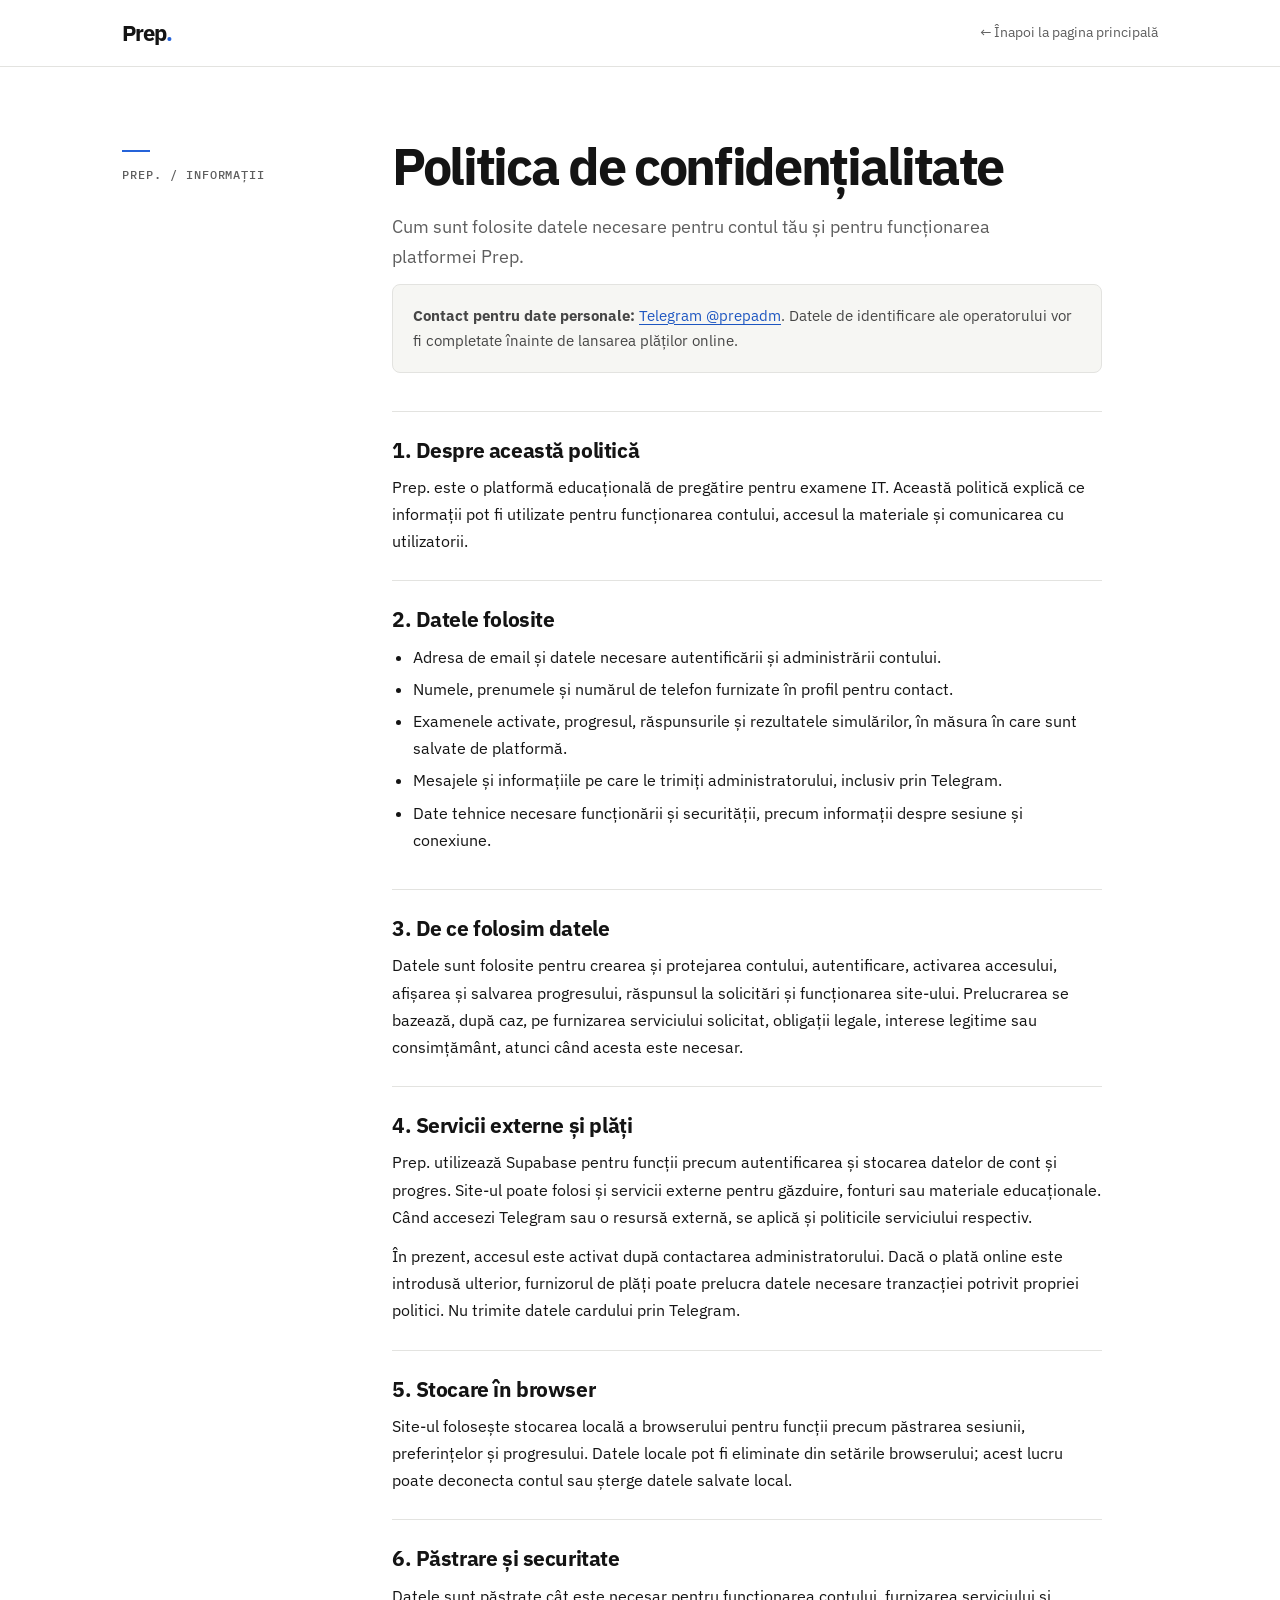
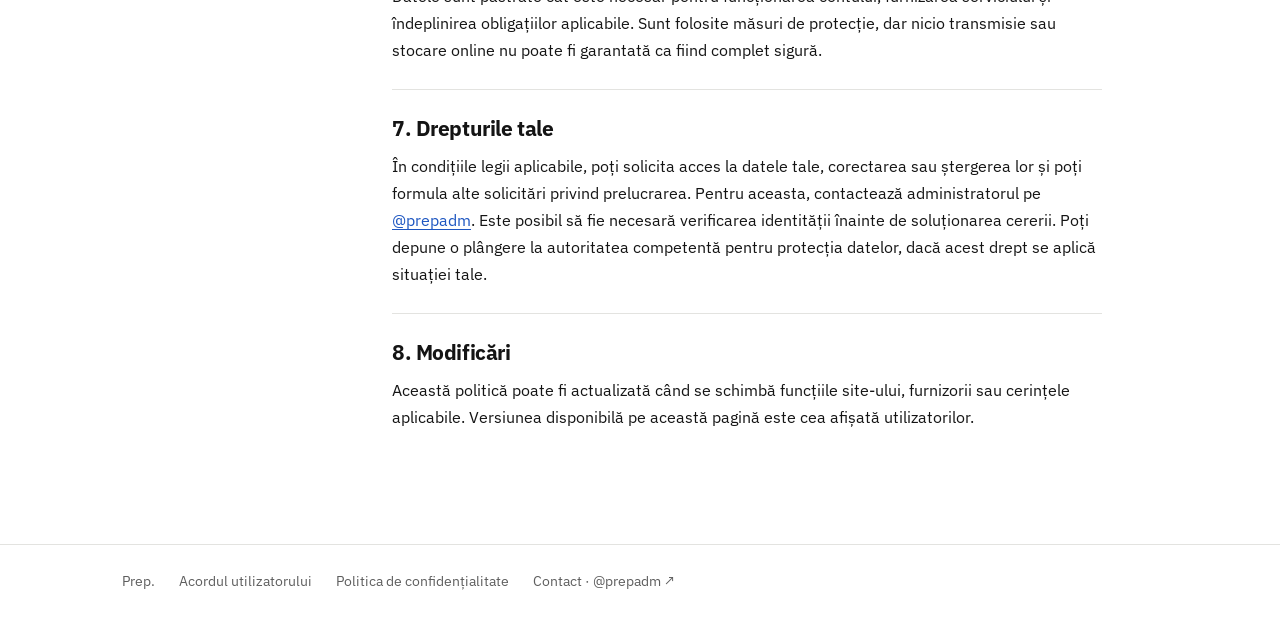
==== politica-de-confidentialitate.html @ 8d0aa80f "Add files via upload" ====
<!doctype html>
<html lang="ro">
<head>
<meta charset="utf-8">
<meta name="viewport" content="width=device-width,initial-scale=1">
<meta name="referrer" content="strict-origin-when-cross-origin">
<title>Politica de confidențialitate | Prep.</title>
<meta name="description" content="Cum sunt folosite datele necesare pentru contul tău și pentru funcționarea platformei Prep.">
<link rel="preconnect" href="https://fonts.googleapis.com">
<link rel="preconnect" href="https://fonts.gstatic.com" crossorigin>
<link href="https://fonts.googleapis.com/css2?family=IBM+Plex+Mono:wght@400;500;600&family=IBM+Plex+Sans:wght@400;500;600;700&display=swap" rel="stylesheet">
<link rel="stylesheet" href="legal.css">
</head>
<body>
<header class="legal-nav"><div class="legal-nav-inner"><a class="legal-brand" href="./" aria-label="Prep — pagina principală">Prep<span>.</span></a><a class="legal-back" href="./">← Înapoi la pagina principală</a></div></header>
<main class="legal-main"><div class="legal-layout"><div class="legal-kicker">Prep. / Informații</div><article class="legal-content">
<h1>Politica de confidențialitate</h1><p class="legal-lead">Cum sunt folosite datele necesare pentru contul tău și pentru funcționarea platformei Prep.</p>
<div class="legal-note"><strong>Contact pentru date personale:</strong> <a href="https://t.me/prepadm" target="_blank" rel="noopener noreferrer">Telegram @prepadm</a>. Datele de identificare ale operatorului vor fi completate înainte de lansarea plăților online.</div>
<section><h2>1. Despre această politică</h2><p>Prep. este o platformă educațională de pregătire pentru examene IT. Această politică explică ce informații pot fi utilizate pentru funcționarea contului, accesul la materiale și comunicarea cu utilizatorii.</p></section>
<section><h2>2. Datele folosite</h2><ul><li>Adresa de email și datele necesare autentificării și administrării contului.</li><li>Numele, prenumele și numărul de telefon furnizate în profil pentru contact.</li><li>Examenele activate, progresul, răspunsurile și rezultatele simulărilor, în măsura în care sunt salvate de platformă.</li><li>Mesajele și informațiile pe care le trimiți administratorului, inclusiv prin Telegram.</li><li>Date tehnice necesare funcționării și securității, precum informații despre sesiune și conexiune.</li></ul></section>
<section><h2>3. De ce folosim datele</h2><p>Datele sunt folosite pentru crearea și protejarea contului, autentificare, activarea accesului, afișarea și salvarea progresului, răspunsul la solicitări și funcționarea site-ului. Prelucrarea se bazează, după caz, pe furnizarea serviciului solicitat, obligații legale, interese legitime sau consimțământ, atunci când acesta este necesar.</p></section>
<section><h2>4. Servicii externe și plăți</h2><p>Prep. utilizează Supabase pentru funcții precum autentificarea și stocarea datelor de cont și progres. Site-ul poate folosi și servicii externe pentru găzduire, fonturi sau materiale educaționale. Când accesezi Telegram sau o resursă externă, se aplică și politicile serviciului respectiv.</p><p>În prezent, accesul este activat după contactarea administratorului. Dacă o plată online este introdusă ulterior, furnizorul de plăți poate prelucra datele necesare tranzacției potrivit propriei politici. Nu trimite datele cardului prin Telegram.</p></section>
<section><h2>5. Stocare în browser</h2><p>Site-ul folosește stocarea locală a browserului pentru funcții precum păstrarea sesiunii, preferințelor și progresului. Datele locale pot fi eliminate din setările browserului; acest lucru poate deconecta contul sau șterge datele salvate local.</p></section>
<section><h2>6. Păstrare și securitate</h2><p>Datele sunt păstrate cât este necesar pentru funcționarea contului, furnizarea serviciului și îndeplinirea obligațiilor aplicabile. Sunt folosite măsuri de protecție, dar nicio transmisie sau stocare online nu poate fi garantată ca fiind complet sigură.</p></section>
<section><h2>7. Drepturile tale</h2><p>În condițiile legii aplicabile, poți solicita acces la datele tale, corectarea sau ștergerea lor și poți formula alte solicitări privind prelucrarea. Pentru aceasta, contactează administratorul pe <a href="https://t.me/prepadm" target="_blank" rel="noopener noreferrer">@prepadm</a>. Este posibil să fie necesară verificarea identității înainte de soluționarea cererii. Poți depune o plângere la autoritatea competentă pentru protecția datelor, dacă acest drept se aplică situației tale.</p></section>
<section><h2>8. Modificări</h2><p>Această politică poate fi actualizată când se schimbă funcțiile site-ului, furnizorii sau cerințele aplicabile. Versiunea disponibilă pe această pagină este cea afișată utilizatorilor.</p></section>
</article></div></main>
<footer class="legal-footer"><div class="legal-footer-inner"><a href="./">Prep.</a><a href="termeni-si-conditii.html">Acordul utilizatorului</a><a href="politica-de-confidentialitate.html">Politica de confidențialitate</a><a href="https://t.me/prepadm" target="_blank" rel="noopener noreferrer">Contact · @prepadm ↗</a></div></footer>
</body></html>
---- legal.css ----
:root{color-scheme:light;--ink:#141414;--mut:#5e5e5e;--line:#e3e3e0;--soft:#f6f6f3;--blue:#2563d9}
*{box-sizing:border-box}
body{margin:0;background:#fff;color:var(--ink);font-family:'IBM Plex Sans',-apple-system,BlinkMacSystemFont,'Segoe UI',sans-serif;font-size:16px;line-height:1.7}
a{color:inherit}a:focus-visible{outline:2px solid var(--blue);outline-offset:4px}
.legal-nav{border-bottom:1px solid var(--line)}.legal-nav-inner{max-width:1100px;margin:auto;padding:0 32px;min-height:66px;display:flex;align-items:center;justify-content:space-between;gap:20px}.legal-brand{font-size:22px;letter-spacing:-.04em;font-weight:700;text-decoration:none}.legal-brand span{color:var(--blue)}.legal-back{font-size:14px;text-decoration:none;color:var(--mut)}.legal-back:hover{color:var(--ink)}
.legal-main{max-width:1100px;margin:0 auto;padding:70px 32px 88px}.legal-layout{display:grid;grid-template-columns:200px minmax(0,710px);gap:70px}.legal-kicker{font:500 12px/1.5 'IBM Plex Mono',monospace;text-transform:uppercase;letter-spacing:.08em;color:var(--mut);padding-top:13px}.legal-kicker:before{content:'';display:block;width:28px;height:2px;background:var(--blue);margin-bottom:14px}.legal-content h1{font-size:clamp(36px,5vw,52px);letter-spacing:-.045em;line-height:1.1;margin:0 0 18px}.legal-lead{font-size:18px;line-height:1.65;color:var(--mut);max-width:640px;margin:0 0 38px}.legal-note{border:1px solid var(--line);background:var(--soft);border-radius:8px;padding:18px 20px;margin:0 0 38px;color:#464646;font-size:15px}.legal-content section{border-top:1px solid var(--line);padding:25px 0}.legal-content h2{margin:0 0 10px;font-size:21px;letter-spacing:-.02em;line-height:1.3}.legal-content p{margin:0 0 12px}.legal-content p:last-child{margin-bottom:0}.legal-content ul{padding-left:21px;margin:10px 0}.legal-content li{margin:5px 0}.legal-content a{color:#1d56c1;text-underline-offset:3px}.legal-footer{border-top:1px solid var(--line)}.legal-footer-inner{max-width:1100px;padding:25px 32px 38px;margin:auto;display:flex;flex-wrap:wrap;gap:10px 24px;font-size:14px;color:var(--mut)}.legal-footer a{text-decoration:none}.legal-footer a:hover{color:var(--ink)}
@media(max-width:680px){.legal-nav-inner{padding:0 20px;min-height:60px}.legal-main{padding:42px 20px 58px}.legal-layout{display:block}.legal-kicker{margin:0 0 28px;padding:0}.legal-content h1{font-size:36px}.legal-lead{font-size:16px}.legal-footer-inner{padding:22px 20px 32px}.legal-content section{padding:23px 0}}
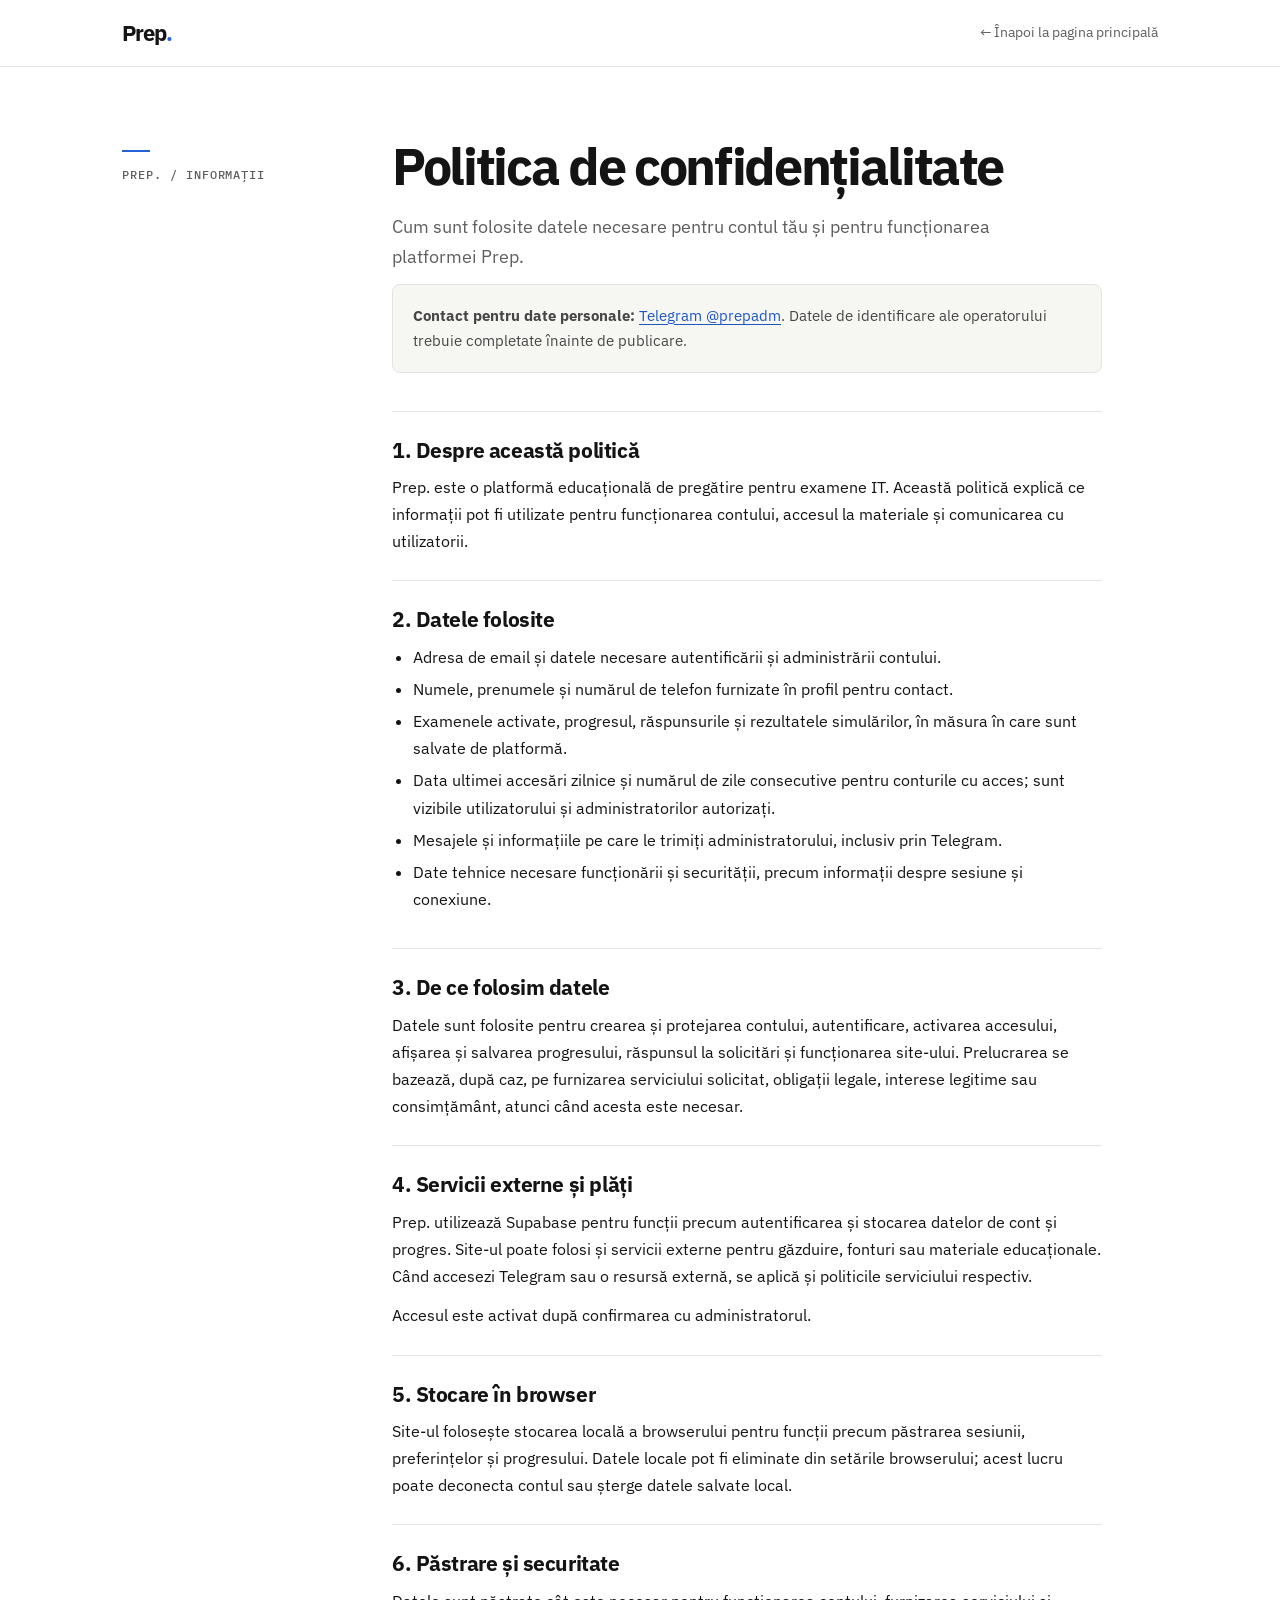
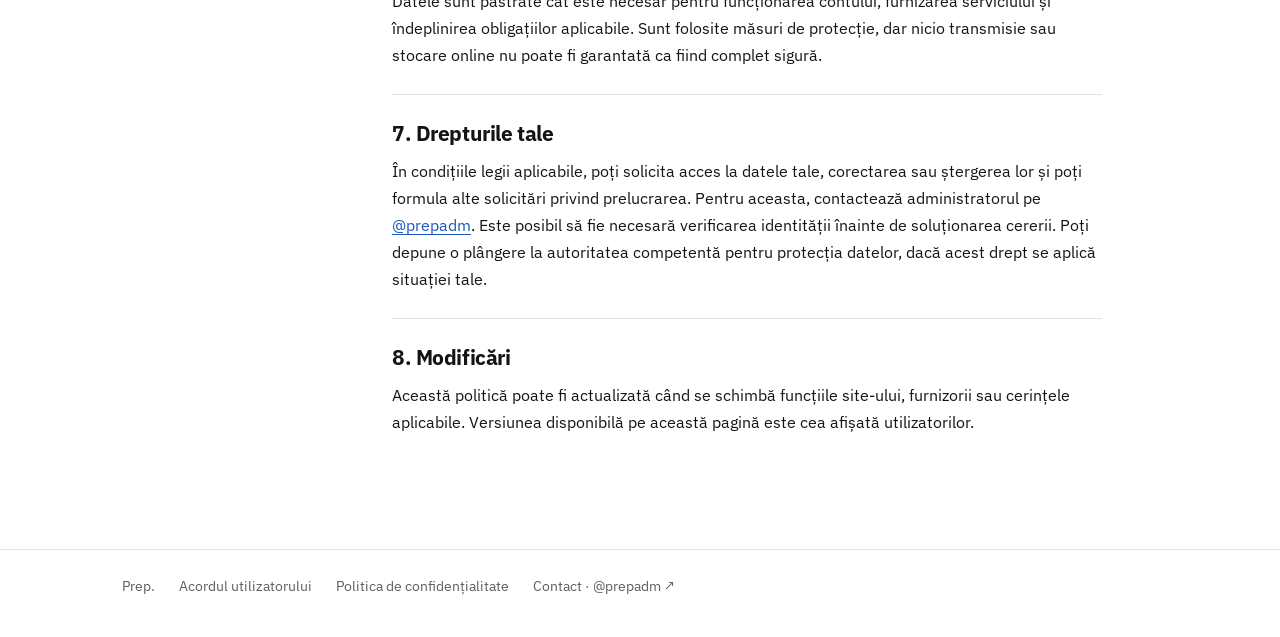
==== commit f136c5cf: "Actualizare site Prep" ====
--- a/politica-de-confidentialitate.html
+++ b/politica-de-confidentialitate.html
@@ -15,11 +15,11 @@
 <header class="legal-nav"><div class="legal-nav-inner"><a class="legal-brand" href="./" aria-label="Prep — pagina principală">Prep<span>.</span></a><a class="legal-back" href="./">← Înapoi la pagina principală</a></div></header>
 <main class="legal-main"><div class="legal-layout"><div class="legal-kicker">Prep. / Informații</div><article class="legal-content">
 <h1>Politica de confidențialitate</h1><p class="legal-lead">Cum sunt folosite datele necesare pentru contul tău și pentru funcționarea platformei Prep.</p>
-<div class="legal-note"><strong>Contact pentru date personale:</strong> <a href="https://t.me/prepadm" target="_blank" rel="noopener noreferrer">Telegram @prepadm</a>. Datele de identificare ale operatorului vor fi completate înainte de lansarea plăților online.</div>
+<div class="legal-note"><strong>Contact pentru date personale:</strong> <a href="https://t.me/prepadm" target="_blank" rel="noopener noreferrer">Telegram @prepadm</a>. Datele de identificare ale operatorului trebuie completate înainte de publicare.</div>
 <section><h2>1. Despre această politică</h2><p>Prep. este o platformă educațională de pregătire pentru examene IT. Această politică explică ce informații pot fi utilizate pentru funcționarea contului, accesul la materiale și comunicarea cu utilizatorii.</p></section>
-<section><h2>2. Datele folosite</h2><ul><li>Adresa de email și datele necesare autentificării și administrării contului.</li><li>Numele, prenumele și numărul de telefon furnizate în profil pentru contact.</li><li>Examenele activate, progresul, răspunsurile și rezultatele simulărilor, în măsura în care sunt salvate de platformă.</li><li>Mesajele și informațiile pe care le trimiți administratorului, inclusiv prin Telegram.</li><li>Date tehnice necesare funcționării și securității, precum informații despre sesiune și conexiune.</li></ul></section>
+<section><h2>2. Datele folosite</h2><ul><li>Adresa de email și datele necesare autentificării și administrării contului.</li><li>Numele, prenumele și numărul de telefon furnizate în profil pentru contact.</li><li>Examenele activate, progresul, răspunsurile și rezultatele simulărilor, în măsura în care sunt salvate de platformă.</li><li>Data ultimei accesări zilnice și numărul de zile consecutive pentru conturile cu acces; sunt vizibile utilizatorului și administratorilor autorizați.</li><li>Mesajele și informațiile pe care le trimiți administratorului, inclusiv prin Telegram.</li><li>Date tehnice necesare funcționării și securității, precum informații despre sesiune și conexiune.</li></ul></section>
 <section><h2>3. De ce folosim datele</h2><p>Datele sunt folosite pentru crearea și protejarea contului, autentificare, activarea accesului, afișarea și salvarea progresului, răspunsul la solicitări și funcționarea site-ului. Prelucrarea se bazează, după caz, pe furnizarea serviciului solicitat, obligații legale, interese legitime sau consimțământ, atunci când acesta este necesar.</p></section>
-<section><h2>4. Servicii externe și plăți</h2><p>Prep. utilizează Supabase pentru funcții precum autentificarea și stocarea datelor de cont și progres. Site-ul poate folosi și servicii externe pentru găzduire, fonturi sau materiale educaționale. Când accesezi Telegram sau o resursă externă, se aplică și politicile serviciului respectiv.</p><p>În prezent, accesul este activat după contactarea administratorului. Dacă o plată online este introdusă ulterior, furnizorul de plăți poate prelucra datele necesare tranzacției potrivit propriei politici. Nu trimite datele cardului prin Telegram.</p></section>
+<section><h2>4. Servicii externe și plăți</h2><p>Prep. utilizează Supabase pentru funcții precum autentificarea și stocarea datelor de cont și progres. Site-ul poate folosi și servicii externe pentru găzduire, fonturi sau materiale educaționale. Când accesezi Telegram sau o resursă externă, se aplică și politicile serviciului respectiv.</p><p>Accesul este activat după confirmarea cu administratorul.</p></section>
 <section><h2>5. Stocare în browser</h2><p>Site-ul folosește stocarea locală a browserului pentru funcții precum păstrarea sesiunii, preferințelor și progresului. Datele locale pot fi eliminate din setările browserului; acest lucru poate deconecta contul sau șterge datele salvate local.</p></section>
 <section><h2>6. Păstrare și securitate</h2><p>Datele sunt păstrate cât este necesar pentru funcționarea contului, furnizarea serviciului și îndeplinirea obligațiilor aplicabile. Sunt folosite măsuri de protecție, dar nicio transmisie sau stocare online nu poate fi garantată ca fiind complet sigură.</p></section>
 <section><h2>7. Drepturile tale</h2><p>În condițiile legii aplicabile, poți solicita acces la datele tale, corectarea sau ștergerea lor și poți formula alte solicitări privind prelucrarea. Pentru aceasta, contactează administratorul pe <a href="https://t.me/prepadm" target="_blank" rel="noopener noreferrer">@prepadm</a>. Este posibil să fie necesară verificarea identității înainte de soluționarea cererii. Poți depune o plângere la autoritatea competentă pentru protecția datelor, dacă acest drept se aplică situației tale.</p></section>
